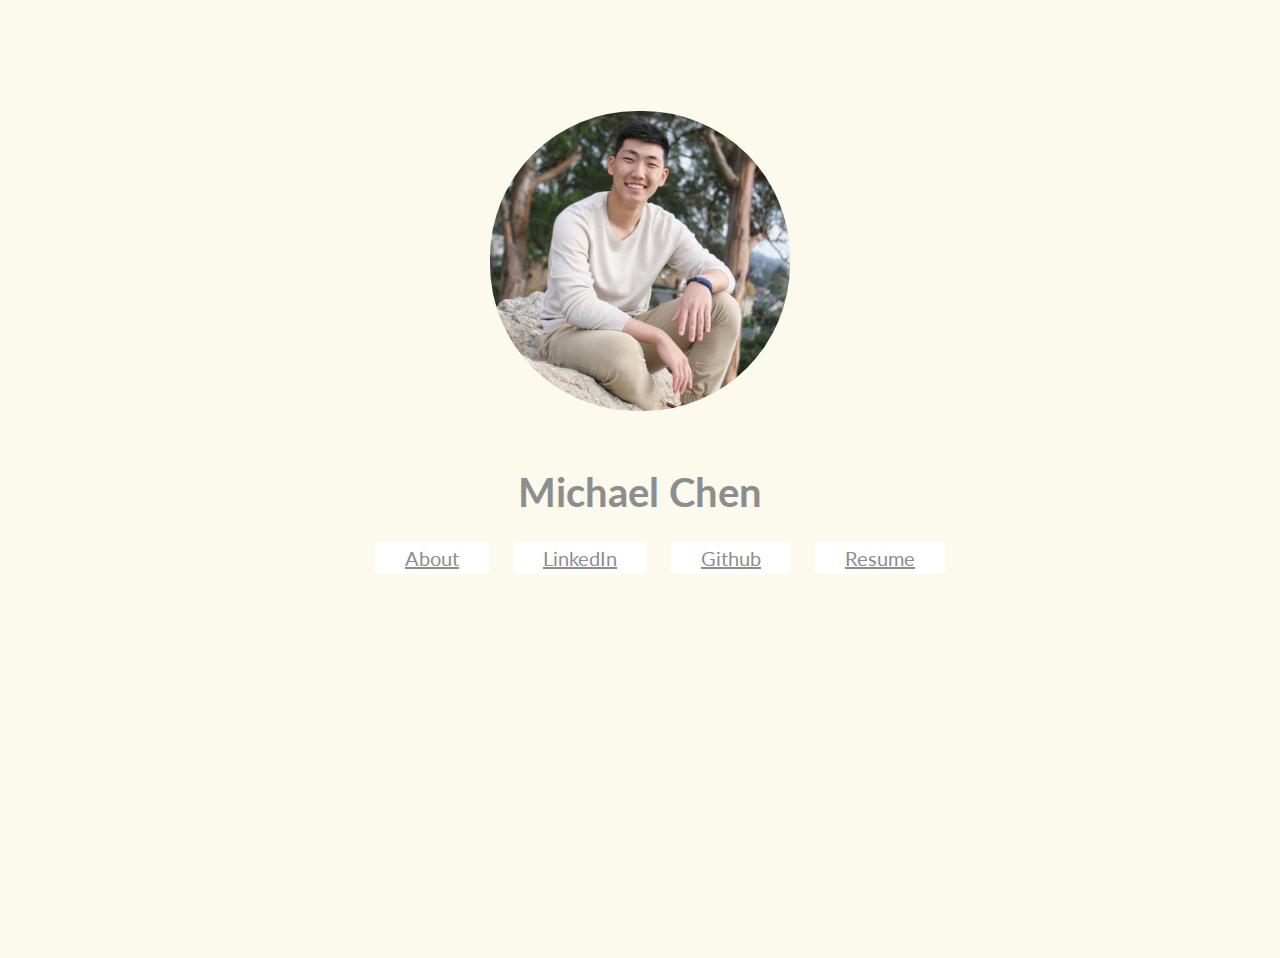
==== index.html @ 198ebfe6 "moved buttons around" ====
<!DOCTYPE html>
<html lang="en">
  <head>
    <meta charset="utf-8">
    <title>Michael Chen</title>
    <link rel="stylesheet" type="text/css" href="style.css">
    <link rel="stylesheet" type="text/js" href="main.js">
    <link rel="stylesheet" type="text/css"
          href="https://fonts.googleapis.com/css?family=Lato">
	<link rel="stylesheet" href="https://maxcdn.bootstrapcdn.com/bootstrap/3.3.6/css/bootstrap.min.css" integrity="sha384-1q8mTJOASx8j1Au+a5WDVnPi2lkFfwwEAa8hDDdjZlpLegxhjVME1fgjWPGmkzs7" crossorigin="anonymous">
	<link rel="icon" href="BDC-portrait.jpg">
	<script src="https://ajax.googleapis.com/ajax/libs/jquery/1.12.4/jquery.min.js"></script>
	<script src="http://maxcdn.bootstrapcdn.com/bootstrap/3.3.7/js/bootstrap.min.js"></script>
    <script src="script.js"></script>
  </head>
  <body>
    <div id="page">
      <!-- <div id="navbar">
        <ul>
          <li><a class="navbutton" href="index.html">Home</a></li>
          <li><a class="navbutton" href="mailto:108.michael@gmail.com">Contact</a></li>
          <li><a class="navbutton" href="about.html">About</a></li>
        </ul>
      </div> -->
      <div id="background"></div>
      <!-- <div class="title-container">
        <h2>Welcome</h2>
      </div> -->
      <div class="personal_photo_container">
        <img id="personal_photo" src="personal_photo.png">
      </div>
      <h2>Michael Chen</h2>
      <div>
        <ul class="button-list">
          <a class="button" href="about.html">About</a>
          <a class="button" href="https://www.linkedin.com/in/michaelchen108">LinkedIn</a>
          <a class="button" href="https://github.com/michaelchen108">Github</a>
          <a class="button" href="Resume.pdf">Resume</a>
        </ul>
      </div>
    </div>
  </body>
</html>
  	<!-- <header>
	  	<div class="row">
			<h1 class="col-sm-4">LOGO</h1>
	  		<nav class="col-sm-8 text-center">
	  			<h3>About Me</h3>
	  			<h3>Projects</h3>
	  			<h3>Dance</h3>
	  		</nav>
	  	</div>
	</header>
    <div class="jumbotron">
  		<div class="container">
  			<div class="row text-center">
  				<div class="col-sm-2"></div>
  				<div class="col-sm-8">
  					<h2>Welcome</h2>
  				</div>
  				<div class="col-sm-2"></div>
  			</div>
  		</div>
    </div>
    <div class="aboutMe">
  		<div class="row text-center">
  			<h1>A Little About Me</h1>
  		</div>
  		<div class="row">
  			<div class="col-sm-12">
          <div class="parent">
            <div class="personal_photo_container">
              <img id="personal_photo" src="https://scontent.fsnc1-3.fna.fbcdn.net/t31.0-8/13909351_10210329540541815_8459588930511592919_o.jpg">
            </div>
            <div class="personal_info">
              <div class="personal_blurb_container">
                <p id="personal_blurb">
        					Hello! My name is Michael Chen and I'm currently a rising junior
                  studying Computer Science at UC Berkeley. I'm a huge fan of sports
                  (swimming, tennis, soccer, basketball, you name it) and am always
                  prepared to go on spontaneous outdoor adventures. One of my biggest
                  passions is food. Where ever I am, I'm always on the lookout for the
                  best food places to visit.
        				</p>
              </div>
              <div class="icons">
                <div class="swimming_info">
                  <div id="swimming_icon"></div>
                </div>
                <div class="food_info">
                  <div id="food_icon"></div>
                </div>
                <div class="dance_info">
                  <div id="dancing_icon"></div>
                </div>
              </div>
            </div>
          </div>
  			</div>
  		</div>
    </div>
    <div class="projects">
    	<div class="row text-center">
    		<h1>My Projects</h1>
    	</div>
    </div> -->
  <!-- </body>
</html> -->
---- style.css ----
/* The animation code */
@keyframes fade-in {
    from {opacity: 0;}
    to {opacity: 1;}
}

body {
    animation-name: fade-in;
    animation-duration: 1.2s;
    background-color: #FCF9ED;
}

#navbar {
  background-color: black;
  padding-top: 25px;
  padding-bottom: 25px;
  text-align: right;
  margin-bottom: 20px;
}

#navbar h3 {
  display: inline;
}

#navbar ul {
  list-style-type: none;
  margin: 0;
  padding: 0;
}

#navbar li {
  display: inline;
}

#navbar a:hover {
  text-decoration: none;
  background-color: #262626;
}

#navbar .navbutton {
  font-size: 20px;
  font-weight: bold;
  font-family: Lato;
  background-color: Transparent;
  color: white;
  text-align: center;
  /*padding-top: 5px;
  padding-bottom: 5px;
  padding-left: 10px;
  padding-right: 10px;*/
  padding: 26px;
}

#page {
  position: relative;
  z-index: 1;
  margin: 0px;
  padding: 0px;
}

#background {
  background-color: #FCF9ED;
  background-size: cover;
  height: 100vh;
  width: 100%;
  padding-top: 50px;
  z-index: -1;
  top: 0;
  bottom: 0;
  left: 0;
  right: 0;
  position: absolute;
}

#page h2 {
	font-size: 40px;
	color: #8D8D8D;
	font: Georgia;
  text-align: center;
  font-family: Lato;
  margin: 0px;
  padding-top: 20px;
}

#page .button-list {
  width: 75%;
  margin-left: auto;
  margin-right: auto;
  text-align: center;
  margin-top: 30px;
}

#page .button {
  font-size: 20px;
  font-family: Lato;
  margin-left: 10px;
  margin-right: 10px;
  margin-top: 0px;
  /*background-color: Transparent;*/
  background: white;
  /*border-color: black;*/
  /*border: solid;*/
  border-radius: 3px;
  color: #8D8D8D;
  text-align: center;
  padding-top: 4px;
  padding-bottom: 4px;
  padding-left: 30px;
  padding-right: 30px;
  transition: all 0.4s ease 0s;
}

#page .button:hover {
  text-decoration: none;
  color: white;
  background: #FCD59C;
}

#page .personal_blurb_container {
  text-align: center;
  margin-left: auto;
  margin-right: auto;
  width: 50vw;
  padding-top: 100px;
}

#page #personal_blurb {
  color: #8D8D8D;
  font-family: Lato;
  font-size: 20px;
  width: 50vw;
  padding-top: 60px;
}

.personal_photo_container {
  padding-top: 100px;
  text-align: center;
  padding-bottom: 30px;
}

#personal_photo {
	height:	300px;
  width: 300px;
  border: solid;
  border-color: Transparent;
  border-radius: 150px;
}
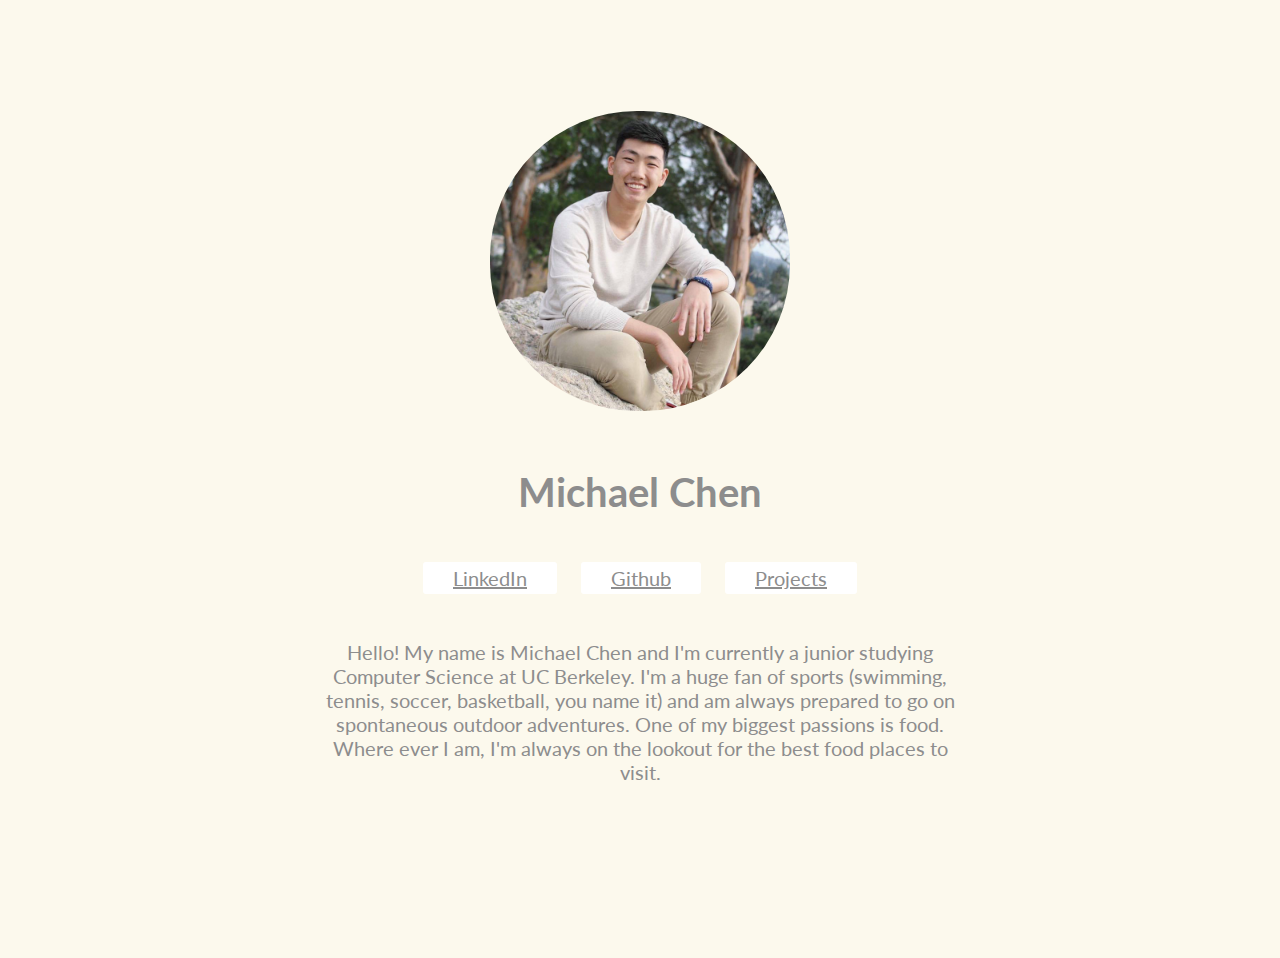
==== commit e969eee5: "added another page to website" ====
--- a/index.html
+++ b/index.html
@@ -32,11 +32,21 @@
       <h2>Michael Chen</h2>
       <div>
         <ul class="button-list">
-          <a class="button" href="about.html">About</a>
+          <!-- <a class="button" href="about.html">About</a> -->
           <a class="button" href="https://www.linkedin.com/in/michaelchen108">LinkedIn</a>
           <a class="button" href="https://github.com/michaelchen108">Github</a>
-          <a class="button" href="Resume.pdf">Resume</a>
+          <a class="button" href="projects.html">Projects</a>
         </ul>
+      </div>
+      <div class="personal_blurb_container">
+        <div id="personal_blurb">
+          Hello! My name is Michael Chen and I'm currently a junior
+          studying Computer Science at UC Berkeley. I'm a huge fan of sports
+          (swimming, tennis, soccer, basketball, you name it) and am always
+          prepared to go on spontaneous outdoor adventures. One of my biggest
+          passions is food. Where ever I am, I'm always on the lookout for the
+          best food places to visit.
+        </div>
       </div>
     </div>
   </body>
--- a/style.css
+++ b/style.css
@@ -44,10 +44,6 @@
   background-color: Transparent;
   color: white;
   text-align: center;
-  /*padding-top: 5px;
-  padding-bottom: 5px;
-  padding-left: 10px;
-  padding-right: 10px;*/
   padding: 26px;
 }
 
@@ -61,7 +57,23 @@
 #background {
   background-color: #FCF9ED;
   background-size: cover;
+  background-attachment: scroll;
   height: 100vh;
+  width: 100%;
+  padding-top: 50px;
+  z-index: -1;
+  top: 0;
+  bottom: 0;
+  left: 0;
+  right: 0;
+  position: absolute;
+}
+
+#project-background {
+  background-color: #FCF9ED;
+  background-size: cover;
+  background-attachment: scroll;
+  height: 100%;
   width: 100%;
   padding-top: 50px;
   z-index: -1;
@@ -87,7 +99,8 @@
   margin-left: auto;
   margin-right: auto;
   text-align: center;
-  margin-top: 30px;
+  padding-top: 30px;
+  padding-left: 0px;
 }
 
 #page .button {
@@ -96,18 +109,16 @@
   margin-left: 10px;
   margin-right: 10px;
   margin-top: 0px;
-  /*background-color: Transparent;*/
   background: white;
-  /*border-color: black;*/
-  /*border: solid;*/
   border-radius: 3px;
   color: #8D8D8D;
   text-align: center;
+  display: inline-block;
   padding-top: 4px;
   padding-bottom: 4px;
   padding-left: 30px;
   padding-right: 30px;
-  transition: all 0.4s ease 0s;
+  transition: all 0.5s ease 0s;
 }
 
 #page .button:hover {
@@ -121,7 +132,7 @@
   margin-left: auto;
   margin-right: auto;
   width: 50vw;
-  padding-top: 100px;
+  padding-top: 20px;
 }
 
 #page #personal_blurb {
@@ -129,7 +140,7 @@
   font-family: Lato;
   font-size: 20px;
   width: 50vw;
-  padding-top: 60px;
+  padding-top: 10px;
 }
 
 .personal_photo_container {
@@ -145,3 +156,42 @@
   border-color: Transparent;
   border-radius: 150px;
 }
+
+#page h1 {
+  text-align: center;
+  padding-top: 30px;
+  padding-left: 0px;
+  margin-left: 0px;
+  margin-bottom: 10px;
+  font-family: Lato;
+}
+
+#page .project-container {
+  padding-bottom: 50px;
+}
+
+#page .project {
+  padding-bottom: 30px;
+  padding-left: 10px;
+  padding-right: 10px;
+  padding-top: 5px;
+  transition: all 0.4s ease 0s;
+  width: 50%;
+  margin-left: auto;
+  margin-right: auto;
+}
+
+#page .project:hover {
+  background: #FCD59C;
+}
+
+#page .project-title {
+  font-style: italic;
+  font-family: Lato;
+}
+
+#page .project-description {
+  font-family: Lato;
+  font-size: 13pt;
+  margin-left: 30px;
+}
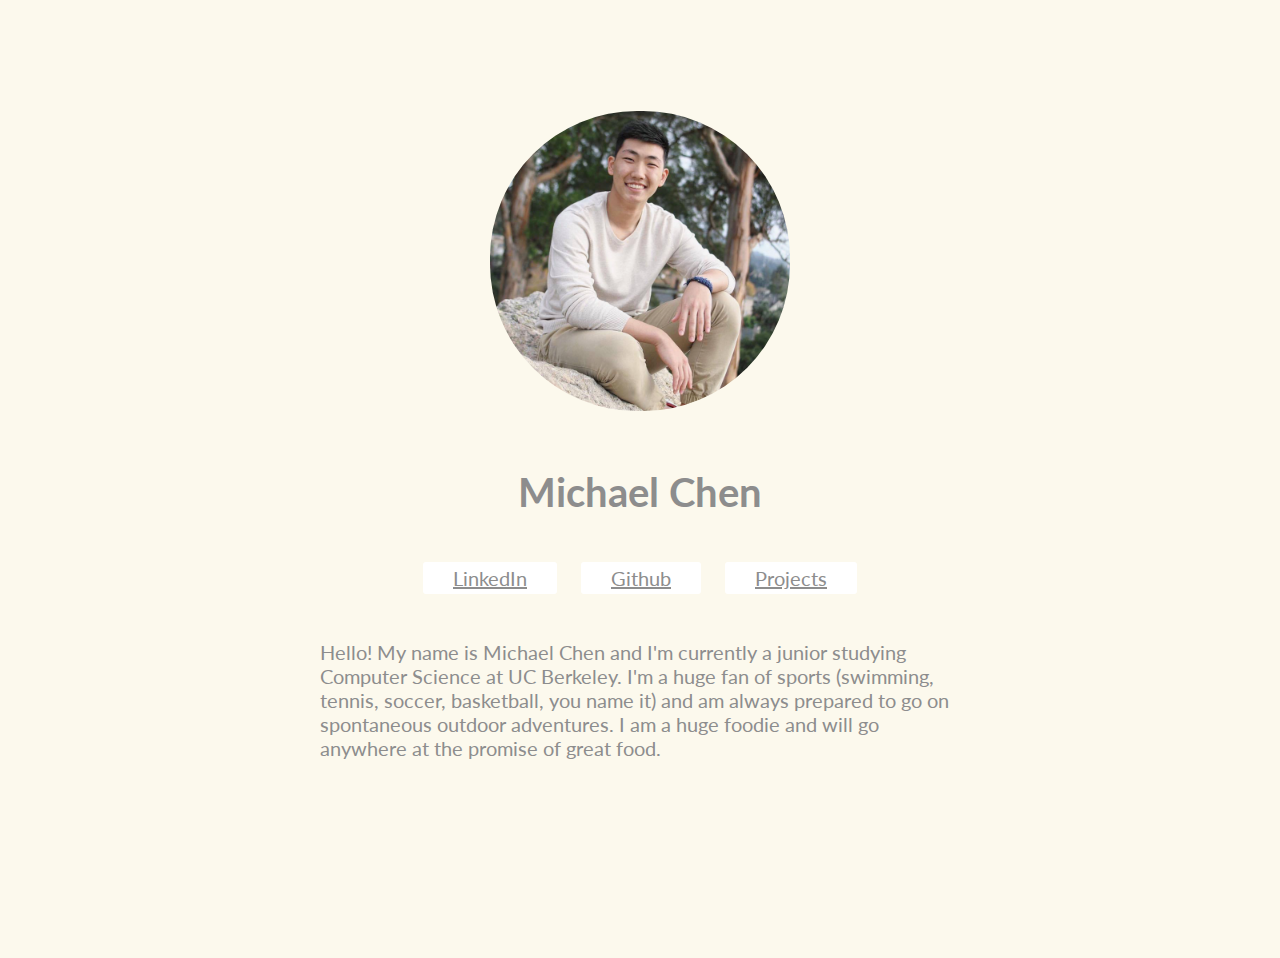
==== commit 4db71b07: "changed personal blurb" ====
--- a/index.html
+++ b/index.html
@@ -43,9 +43,8 @@
           Hello! My name is Michael Chen and I'm currently a junior
           studying Computer Science at UC Berkeley. I'm a huge fan of sports
           (swimming, tennis, soccer, basketball, you name it) and am always
-          prepared to go on spontaneous outdoor adventures. One of my biggest
-          passions is food. Where ever I am, I'm always on the lookout for the
-          best food places to visit.
+          prepared to go on spontaneous outdoor adventures. I am a huge foodie
+          and will go anywhere at the promise of great food.
         </div>
       </div>
     </div>
--- a/style.css
+++ b/style.css
@@ -128,11 +128,13 @@
 }
 
 #page .personal_blurb_container {
-  text-align: center;
+  /*text-align: center;*/
   margin-left: auto;
   margin-right: auto;
   width: 50vw;
   padding-top: 20px;
+  padding-left: 0px;
+  padding-right: 0px;
 }
 
 #page #personal_blurb {
@@ -141,6 +143,7 @@
   font-size: 20px;
   width: 50vw;
   padding-top: 10px;
+
 }
 
 .personal_photo_container {
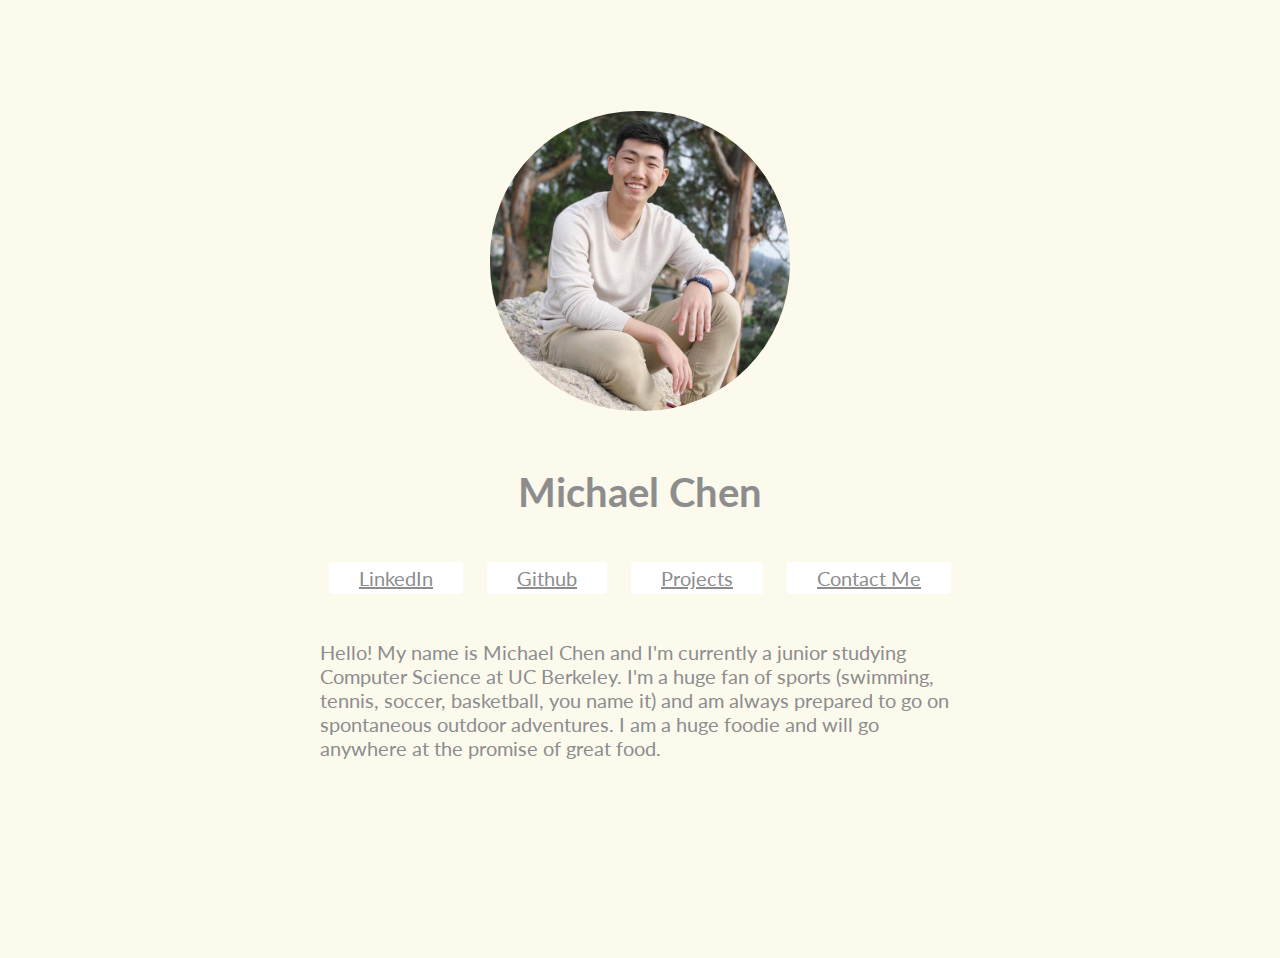
==== commit 0a483cf2: "added buttom" ====
--- a/index.html
+++ b/index.html
@@ -36,6 +36,7 @@
           <a class="button" href="https://www.linkedin.com/in/michaelchen108">LinkedIn</a>
           <a class="button" href="https://github.com/michaelchen108">Github</a>
           <a class="button" href="projects.html">Projects</a>
+          <a class="button" href="mailto:108.michael@gmail.com">Contact Me</a>
         </ul>
       </div>
       <div class="personal_blurb_container">
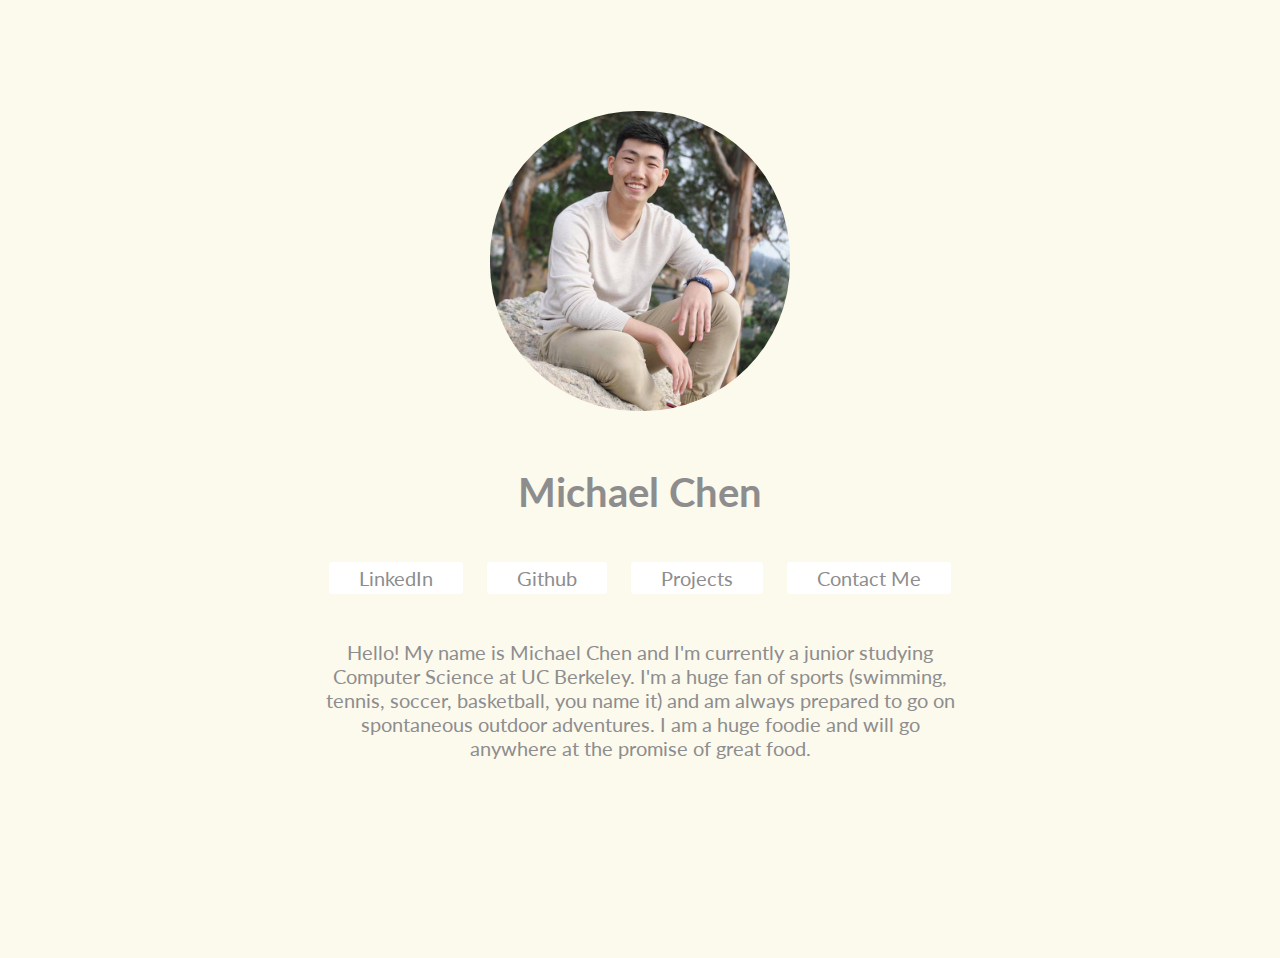
==== commit 6c4a1b23: "links open new tabs now" ====
--- a/index.html
+++ b/index.html
@@ -32,9 +32,8 @@
       <h2>Michael Chen</h2>
       <div>
         <ul class="button-list">
-          <!-- <a class="button" href="about.html">About</a> -->
-          <a class="button" href="https://www.linkedin.com/in/michaelchen108">LinkedIn</a>
-          <a class="button" href="https://github.com/michaelchen108">Github</a>
+          <a class="button" href="https://www.linkedin.com/in/michaelchen108" target="_blank">LinkedIn</a>
+          <a class="button" href="https://github.com/michaelchen108" target="_blank">Github</a>
           <a class="button" href="projects.html">Projects</a>
           <a class="button" href="mailto:108.michael@gmail.com">Contact Me</a>
         </ul>
--- a/style.css
+++ b/style.css
@@ -127,6 +127,10 @@
   background: #FCD59C;
 }
 
+#page .button:link {
+  text-decoration: none;
+}
+
 #page .personal_blurb_container {
   /*text-align: center;*/
   margin-left: auto;
@@ -143,7 +147,7 @@
   font-size: 20px;
   width: 50vw;
   padding-top: 10px;
-
+  text-align: center;
 }
 
 .personal_photo_container {
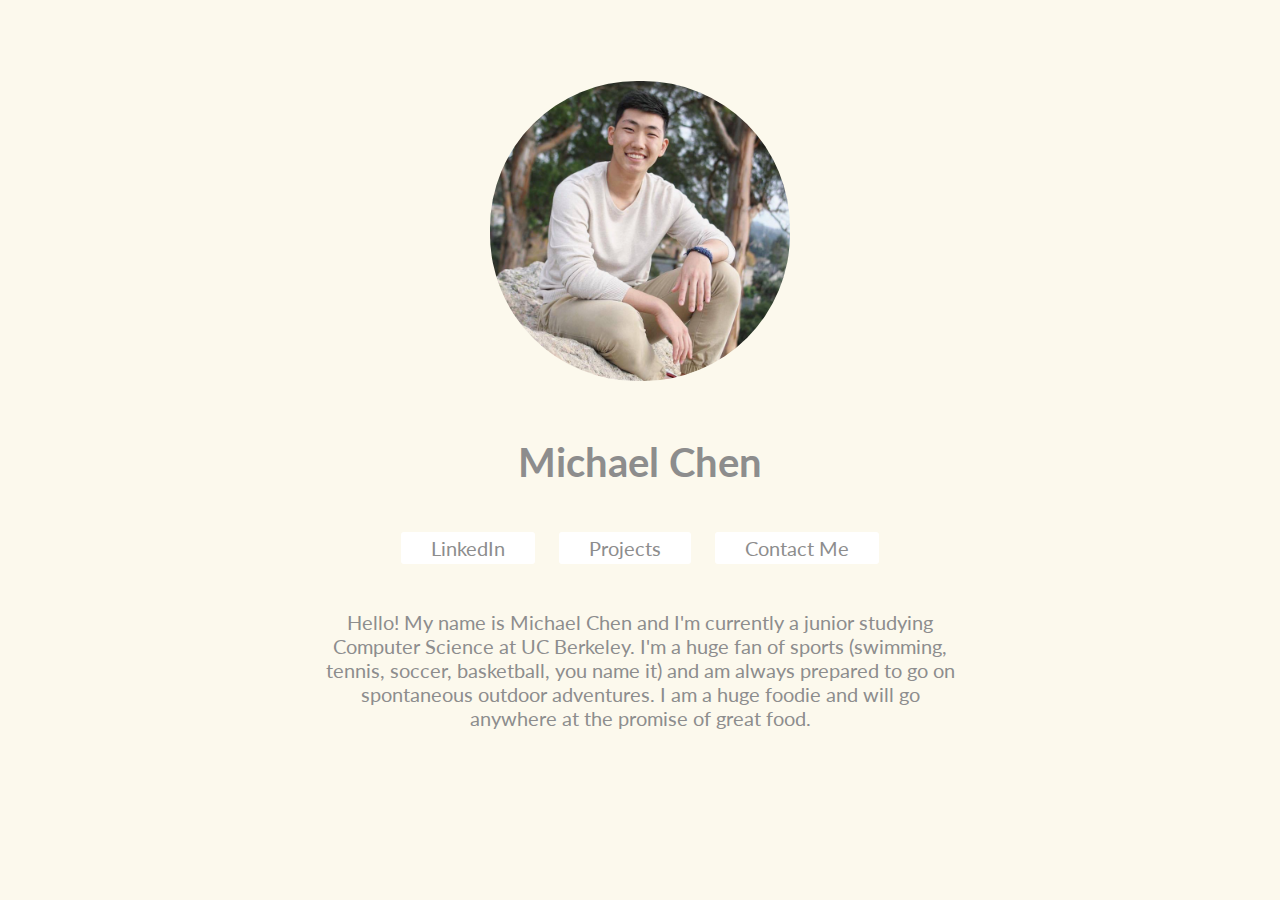
==== commit 842f1dae: "changed buttons and fixed background issue" ====
--- a/index.html
+++ b/index.html
@@ -15,17 +15,6 @@
   </head>
   <body>
     <div id="page">
-      <!-- <div id="navbar">
-        <ul>
-          <li><a class="navbutton" href="index.html">Home</a></li>
-          <li><a class="navbutton" href="mailto:108.michael@gmail.com">Contact</a></li>
-          <li><a class="navbutton" href="about.html">About</a></li>
-        </ul>
-      </div> -->
-      <div id="background"></div>
-      <!-- <div class="title-container">
-        <h2>Welcome</h2>
-      </div> -->
       <div class="personal_photo_container">
         <img id="personal_photo" src="personal_photo.png">
       </div>
@@ -33,7 +22,6 @@
       <div>
         <ul class="button-list">
           <a class="button" href="https://www.linkedin.com/in/michaelchen108" target="_blank">LinkedIn</a>
-          <a class="button" href="https://github.com/michaelchen108" target="_blank">Github</a>
           <a class="button" href="projects.html">Projects</a>
           <a class="button" href="mailto:108.michael@gmail.com">Contact Me</a>
         </ul>
@@ -50,68 +38,3 @@
     </div>
   </body>
 </html>
-  	<!-- <header>
-	  	<div class="row">
-			<h1 class="col-sm-4">LOGO</h1>
-	  		<nav class="col-sm-8 text-center">
-	  			<h3>About Me</h3>
-	  			<h3>Projects</h3>
-	  			<h3>Dance</h3>
-	  		</nav>
-	  	</div>
-	</header>
-    <div class="jumbotron">
-  		<div class="container">
-  			<div class="row text-center">
-  				<div class="col-sm-2"></div>
-  				<div class="col-sm-8">
-  					<h2>Welcome</h2>
-  				</div>
-  				<div class="col-sm-2"></div>
-  			</div>
-  		</div>
-    </div>
-    <div class="aboutMe">
-  		<div class="row text-center">
-  			<h1>A Little About Me</h1>
-  		</div>
-  		<div class="row">
-  			<div class="col-sm-12">
-          <div class="parent">
-            <div class="personal_photo_container">
-              <img id="personal_photo" src="https://scontent.fsnc1-3.fna.fbcdn.net/t31.0-8/13909351_10210329540541815_8459588930511592919_o.jpg">
-            </div>
-            <div class="personal_info">
-              <div class="personal_blurb_container">
-                <p id="personal_blurb">
-        					Hello! My name is Michael Chen and I'm currently a rising junior
-                  studying Computer Science at UC Berkeley. I'm a huge fan of sports
-                  (swimming, tennis, soccer, basketball, you name it) and am always
-                  prepared to go on spontaneous outdoor adventures. One of my biggest
-                  passions is food. Where ever I am, I'm always on the lookout for the
-                  best food places to visit.
-        				</p>
-              </div>
-              <div class="icons">
-                <div class="swimming_info">
-                  <div id="swimming_icon"></div>
-                </div>
-                <div class="food_info">
-                  <div id="food_icon"></div>
-                </div>
-                <div class="dance_info">
-                  <div id="dancing_icon"></div>
-                </div>
-              </div>
-            </div>
-          </div>
-  			</div>
-  		</div>
-    </div>
-    <div class="projects">
-    	<div class="row text-center">
-    		<h1>My Projects</h1>
-    	</div>
-    </div> -->
-  <!-- </body>
-</html> -->
--- a/style.css
+++ b/style.css
@@ -2,6 +2,10 @@
 @keyframes fade-in {
     from {opacity: 0;}
     to {opacity: 1;}
+}
+
+html {
+  background-color: #FCF9ED;
 }
 
 body {
@@ -51,37 +55,8 @@
   position: relative;
   z-index: 1;
   margin: 0px;
-  padding: 0px;
-}
-
-#background {
   background-color: #FCF9ED;
   background-size: cover;
-  background-attachment: scroll;
-  height: 100vh;
-  width: 100%;
-  padding-top: 50px;
-  z-index: -1;
-  top: 0;
-  bottom: 0;
-  left: 0;
-  right: 0;
-  position: absolute;
-}
-
-#project-background {
-  background-color: #FCF9ED;
-  background-size: cover;
-  background-attachment: scroll;
-  height: 100%;
-  width: 100%;
-  padding-top: 50px;
-  z-index: -1;
-  top: 0;
-  bottom: 0;
-  left: 0;
-  right: 0;
-  position: absolute;
 }
 
 #page h2 {
@@ -92,6 +67,7 @@
   font-family: Lato;
   margin: 0px;
   padding-top: 20px;
+  height: 100%;
 }
 
 #page .button-list {
@@ -132,7 +108,6 @@
 }
 
 #page .personal_blurb_container {
-  /*text-align: center;*/
   margin-left: auto;
   margin-right: auto;
   width: 50vw;
@@ -151,7 +126,7 @@
 }
 
 .personal_photo_container {
-  padding-top: 100px;
+  padding-top: 70px;
   text-align: center;
   padding-bottom: 30px;
 }
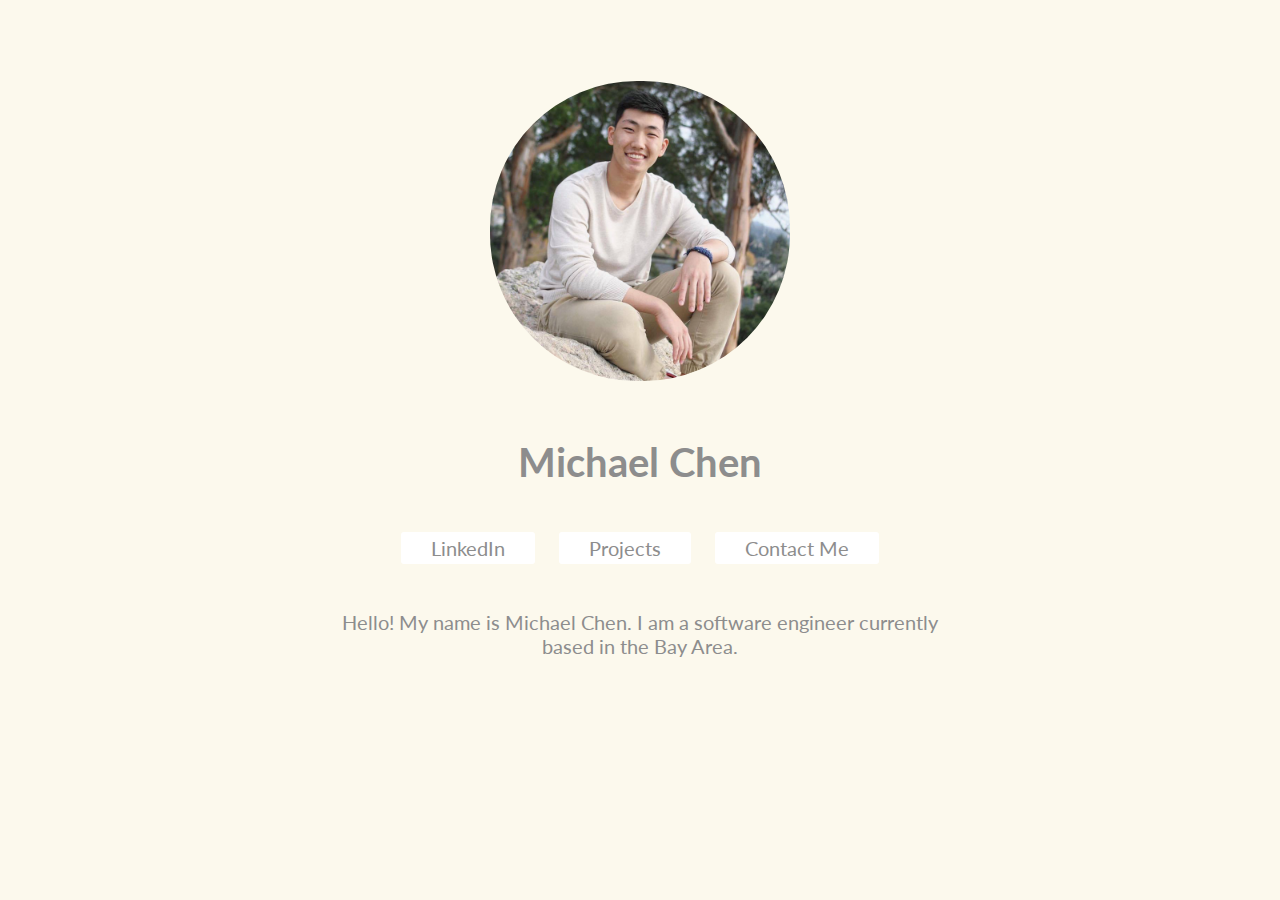
==== commit 52f8c7d7: "made dance page, deleted bad photos" ====
--- a/index.html
+++ b/index.html
@@ -23,16 +23,13 @@
         <ul class="button-list">
           <a class="button" href="https://www.linkedin.com/in/michaelchen108" target="_blank">LinkedIn</a>
           <a class="button" href="projects.html">Projects</a>
+          <!-- <a class="button" href="dance.html">Dance</a> -->
           <a class="button" href="mailto:108.michael@gmail.com">Contact Me</a>
         </ul>
       </div>
       <div class="personal_blurb_container">
         <div id="personal_blurb">
-          Hello! My name is Michael Chen and I'm currently a junior
-          studying Computer Science at UC Berkeley. I'm a huge fan of sports
-          (swimming, tennis, soccer, basketball, you name it) and am always
-          prepared to go on spontaneous outdoor adventures. I am a huge foodie
-          and will go anywhere at the promise of great food.
+          Hello! My name is Michael Chen. I am a software engineer currently based in the Bay Area.
         </div>
       </div>
     </div>
--- a/style.css
+++ b/style.css
@@ -122,6 +122,7 @@
   font-size: 20px;
   width: 50vw;
   padding-top: 10px;
+  padding-bottom: 50px;
   text-align: center;
 }
 
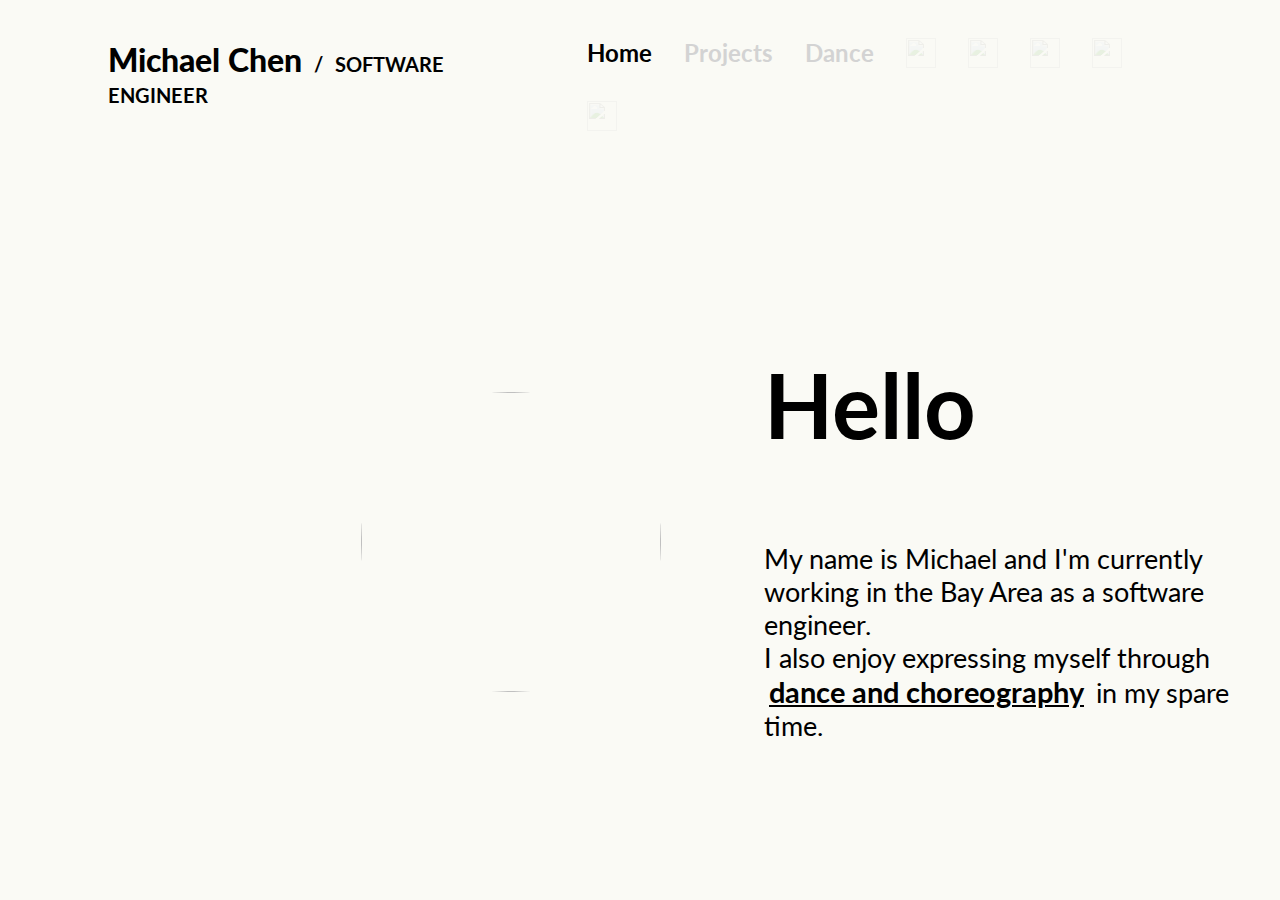
==== commit a657ecae: "Redesign of website" ====
--- a/index.html
+++ b/index.html
@@ -1,37 +1,71 @@
 <!DOCTYPE html>
 <html lang="en">
-  <head>
+
+<head>
     <meta charset="utf-8">
     <title>Michael Chen</title>
     <link rel="stylesheet" type="text/css" href="style.css">
     <link rel="stylesheet" type="text/js" href="main.js">
-    <link rel="stylesheet" type="text/css"
-          href="https://fonts.googleapis.com/css?family=Lato">
-	<link rel="stylesheet" href="https://maxcdn.bootstrapcdn.com/bootstrap/3.3.6/css/bootstrap.min.css" integrity="sha384-1q8mTJOASx8j1Au+a5WDVnPi2lkFfwwEAa8hDDdjZlpLegxhjVME1fgjWPGmkzs7" crossorigin="anonymous">
-	<link rel="icon" href="BDC-portrait.jpg">
-	<script src="https://ajax.googleapis.com/ajax/libs/jquery/1.12.4/jquery.min.js"></script>
-	<script src="http://maxcdn.bootstrapcdn.com/bootstrap/3.3.7/js/bootstrap.min.js"></script>
+    <link rel="stylesheet" type="text/css" href="https://fonts.googleapis.com/css?family=Lato">
+    <link rel="stylesheet" href="https://maxcdn.bootstrapcdn.com/bootstrap/3.3.6/css/bootstrap.min.css" integrity="sha384-1q8mTJOASx8j1Au+a5WDVnPi2lkFfwwEAa8hDDdjZlpLegxhjVME1fgjWPGmkzs7" crossorigin="anonymous">
+    <link rel="icon" href="Headshot.jpg">
+    <script src="https://ajax.googleapis.com/ajax/libs/jquery/1.12.4/jquery.min.js"></script>
+    <script src="http://maxcdn.bootstrapcdn.com/bootstrap/3.3.7/js/bootstrap.min.js"></script>
     <script src="script.js"></script>
-  </head>
-  <body>
-    <div id="page">
-      <div class="personal_photo_container">
-        <img id="personal_photo" src="personal_photo.png">
-      </div>
-      <h2>Michael Chen</h2>
-      <div>
-        <ul class="button-list">
-          <a class="button" href="https://www.linkedin.com/in/michaelchen108" target="_blank">LinkedIn</a>
-          <a class="button" href="projects.html">Projects</a>
-          <!-- <a class="button" href="dance.html">Dance</a> -->
-          <a class="button" href="mailto:108.michael@gmail.com">Contact Me</a>
-        </ul>
-      </div>
-      <div class="personal_blurb_container">
-        <div id="personal_blurb">
-          Hello! My name is Michael Chen. I am a software engineer currently based in the Bay Area.
+</head>
+
+<body>
+    <header>
+        <div class="top-nav">
+            <div id="personal-title">
+                <h2>
+                    <span id="personal-title-name">Michael Chen</span>
+                    <span class="horizontal-spacer"></span>
+                    <span id="personal-title-divider">/</span>
+                    <span class="horizontal-spacer"></span>
+                    <span id="personal-title-subtitle">SOFTWARE ENGINEER</span>
+                </h2>
+            </div>
+            <div>
+                <ul class="nav-menu-button-list">
+                    <a class="active" href="index.html">Home</a>
+                    <a href="projects.html">Projects</a>
+                    <a href="dance.html">Dance</a>
+                    <a href="https://www.linkedin.com/in/michaelchen108/" target="_blank">
+                        <img src="linkedin-logo.png">
+                    </a>
+                    <a href="https://github.com/michaelchen108" target="_blank">
+                        <img src="github-logo.png">
+                    </a>
+                    <a href="https://www.instagram.com/poppinmc" target="_blank">
+                        <img src="instagram-logo.png">
+                    </a>
+                    <a href="https://www.youtube.com/channel/UCXuIQExbMjLekCw3Hk7S-Iw" target="_blank">
+                        <img src="youtube-logo.png">
+                    </a>
+                    <a href="mailto:108.michael@gmail.com">
+                        <img src="mail-icon.png">
+                    </a>
+                </ul>
+            </div>
         </div>
-      </div>
+    </header>
+
+    <div id="homepage-info">
+        <div id="personal-photo-container">
+            <img id="personal-photo" src="Headshot.jpg">
+        </div>
+
+        <div id="personal-intro">
+            <h2>Hello</h2>
+            <p>
+                My name is Michael and I'm currently working in the Bay Area as a software engineer.
+                <br> I also enjoy expressing myself through
+                <a class="emphasized-text" href="https://www.youtube.com/channel/UCXuIQExbMjLekCw3Hk7S-Iw">dance and choreography</a> in my spare time.
+            </p>
+        </div>
     </div>
-  </body>
-</html>
+
+</body>
+
+</html>--- a/style.css
+++ b/style.css
@@ -1,180 +1,221 @@
+:root {
+    --off-white-blue-color: #fafaf5;
+}
+
+
 /* The animation code */
+
 @keyframes fade-in {
-    from {opacity: 0;}
-    to {opacity: 1;}
+    from {
+        opacity: 0;
+    }
+    to {
+        opacity: 1;
+    }
 }
 
 html {
-  background-color: #FCF9ED;
+    background-color: var(--off-white-blue-color);
 }
 
 body {
     animation-name: fade-in;
     animation-duration: 1.2s;
-    background-color: #FCF9ED;
-}
-
-#navbar {
-  background-color: black;
-  padding-top: 25px;
-  padding-bottom: 25px;
-  text-align: right;
-  margin-bottom: 20px;
-}
-
-#navbar h3 {
-  display: inline;
-}
-
-#navbar ul {
-  list-style-type: none;
-  margin: 0;
-  padding: 0;
-}
-
-#navbar li {
-  display: inline;
-}
-
-#navbar a:hover {
-  text-decoration: none;
-  background-color: #262626;
-}
-
-#navbar .navbutton {
-  font-size: 20px;
-  font-weight: bold;
-  font-family: Lato;
-  background-color: Transparent;
-  color: white;
-  text-align: center;
-  padding: 26px;
-}
-
-#page {
-  position: relative;
-  z-index: 1;
-  margin: 0px;
-  background-color: #FCF9ED;
-  background-size: cover;
-}
-
-#page h2 {
-	font-size: 40px;
-	color: #8D8D8D;
-	font: Georgia;
-  text-align: center;
-  font-family: Lato;
-  margin: 0px;
-  padding-top: 20px;
-  height: 100%;
-}
-
-#page .button-list {
-  width: 75%;
-  margin-left: auto;
-  margin-right: auto;
-  text-align: center;
-  padding-top: 30px;
-  padding-left: 0px;
-}
-
-#page .button {
-  font-size: 20px;
-  font-family: Lato;
-  margin-left: 10px;
-  margin-right: 10px;
-  margin-top: 0px;
-  background: white;
-  border-radius: 3px;
-  color: #8D8D8D;
-  text-align: center;
-  display: inline-block;
-  padding-top: 4px;
-  padding-bottom: 4px;
-  padding-left: 30px;
-  padding-right: 30px;
-  transition: all 0.5s ease 0s;
-}
-
-#page .button:hover {
-  text-decoration: none;
-  color: white;
-  background: #FCD59C;
-}
-
-#page .button:link {
-  text-decoration: none;
-}
-
-#page .personal_blurb_container {
-  margin-left: auto;
-  margin-right: auto;
-  width: 50vw;
-  padding-top: 20px;
-  padding-left: 0px;
-  padding-right: 0px;
-}
-
-#page #personal_blurb {
-  color: #8D8D8D;
-  font-family: Lato;
-  font-size: 20px;
-  width: 50vw;
-  padding-top: 10px;
-  padding-bottom: 50px;
-  text-align: center;
-}
-
-.personal_photo_container {
-  padding-top: 70px;
-  text-align: center;
-  padding-bottom: 30px;
-}
-
-#personal_photo {
-	height:	300px;
-  width: 300px;
-  border: solid;
-  border-color: Transparent;
-  border-radius: 150px;
-}
-
-#page h1 {
-  text-align: center;
-  padding-top: 30px;
-  padding-left: 0px;
-  margin-left: 0px;
-  margin-bottom: 10px;
-  font-family: Lato;
-}
-
-#page .project-container {
-  padding-bottom: 50px;
-}
-
-#page .project {
-  padding-bottom: 30px;
-  padding-left: 10px;
-  padding-right: 10px;
-  padding-top: 5px;
-  transition: all 0.4s ease 0s;
-  width: 50%;
-  margin-left: auto;
-  margin-right: auto;
-}
-
-#page .project:hover {
-  background: #FCD59C;
-}
-
-#page .project-title {
-  font-style: italic;
-  font-family: Lato;
-}
-
-#page .project-description {
-  font-family: Lato;
-  font-size: 13pt;
-  margin-left: 30px;
-}
+}
+
+
+/* Navigation Bar Styling */
+
+.top-nav {
+    overflow: hidden;
+    display: flex;
+    justify-content: space-between;
+    align-items: center;
+    background-color: var(--off-white-blue-color);
+    padding-right: 100px;
+    padding-left: 100px;
+}
+
+.nav-menu-button-list img {
+    opacity: 0.1;
+    height: 30px;
+    width: 30px;
+    transition: 0.4s ease-in-out;
+}
+
+.nav-menu-button-list img:hover {
+    opacity: 1;
+}
+
+
+/* Style the links inside the navigation bar */
+
+.nav-menu-button-list a {
+    float: left;
+    color: lightgray;
+    text-align: center;
+    padding: 14px 16px;
+    text-decoration: none;
+    overflow: hidden;
+    font-size: 24px;
+    font-weight: bold;
+    font-family: Lato;
+    transition: 0.4s ease-in-out;
+}
+
+
+/* Change the color of links on hover */
+
+.nav-menu-button-list a:hover {
+    color: black;
+    text-decoration: none;
+}
+
+.nav-menu-button-list a.active {
+    color: black;
+    text-decoration: none;
+}
+
+#personal-title {
+    float: left;
+}
+
+#personal-title h2 {
+    vertical-align: middle;
+    padding-bottom: 10px;
+    font-family: Lato;
+}
+
+#personal-title-name {
+    font-size: 32px;
+    font-weight: bolder;
+}
+
+#personal-title-divider {
+    font-size: 20px;
+}
+
+#personal-title-subtitle {
+    font-size: 20px;
+}
+
+.horizontal-spacer {
+    display: inline-block;
+    width: 8x;
+}
+
+
+/* Homepage Styling */
+
+#homepage-info {
+    display: inline-flex;
+    align-items: center;
+    padding-top: 125px;
+    background-color: var(--off-white-blue-color);
+    width: 100vw;
+}
+
+#personal-photo-container {
+    padding-top: 70px;
+    padding-bottom: 30px;
+    padding-left: 350px;
+    padding-right: 100px;
+}
+
+#personal-photo {
+    height: 300px;
+    width: 300px;
+    border: solid;
+    border-color: Transparent;
+    border-radius: 150px;
+    object-fit: cover;
+}
+
+#personal-intro {
+    font-family: Lato;
+}
+
+#personal-intro h2 {
+    font-size: 90px;
+    font-weight: bolder;
+    padding-bottom: 10px;
+}
+
+#personal-intro p {
+    font-size: 27px;
+}
+
+.emphasized-text {
+    font-weight: bolder;
+    font-size: 29px;
+    color: black;
+    padding-left: 5px;
+    padding-right: 5px;
+}
+
+
+/* Projects page styling */
+
+#project-page {
+    padding-top: 10px;
+    background-color: var(--off-white-blue-color);
+}
+
+#projects-page-header {
+    text-align: center;
+    padding-top: 30px;
+    padding-bottom: 20px;
+    font-size: 50px;
+    font-weight: bolder;
+    font-family: Lato;
+}
+
+#project-container {
+    padding-bottom: 50px;
+}
+
+.project {
+    padding-bottom: 30px;
+    padding-left: 10px;
+    padding-right: 10px;
+    padding-top: 5px;
+    transition: all 0.4s ease 0s;
+    width: 50%;
+    margin-left: auto;
+    margin-right: auto;
+    transition: 0.3s;
+}
+
+.project-title {
+    font-style: italic;
+    font-family: Lato;
+}
+
+.project-description {
+    font-family: Lato;
+    font-size: 13pt;
+    margin-left: 30px;
+}
+
+.project:hover {
+    background-color: lightgray;
+}
+
+
+/* Dance page styling */
+
+#dance-page {
+    background-color: var(--off-white-blue-color);
+    padding-top: 400px;
+}
+
+#dance-page h2 {
+    text-align: center;
+    font-size: 50px;
+    font-weight: bolder;
+    font-family: Lato;
+}
+
+#dance-page #dance-subtitle {
+    font-size: 30px;
+}